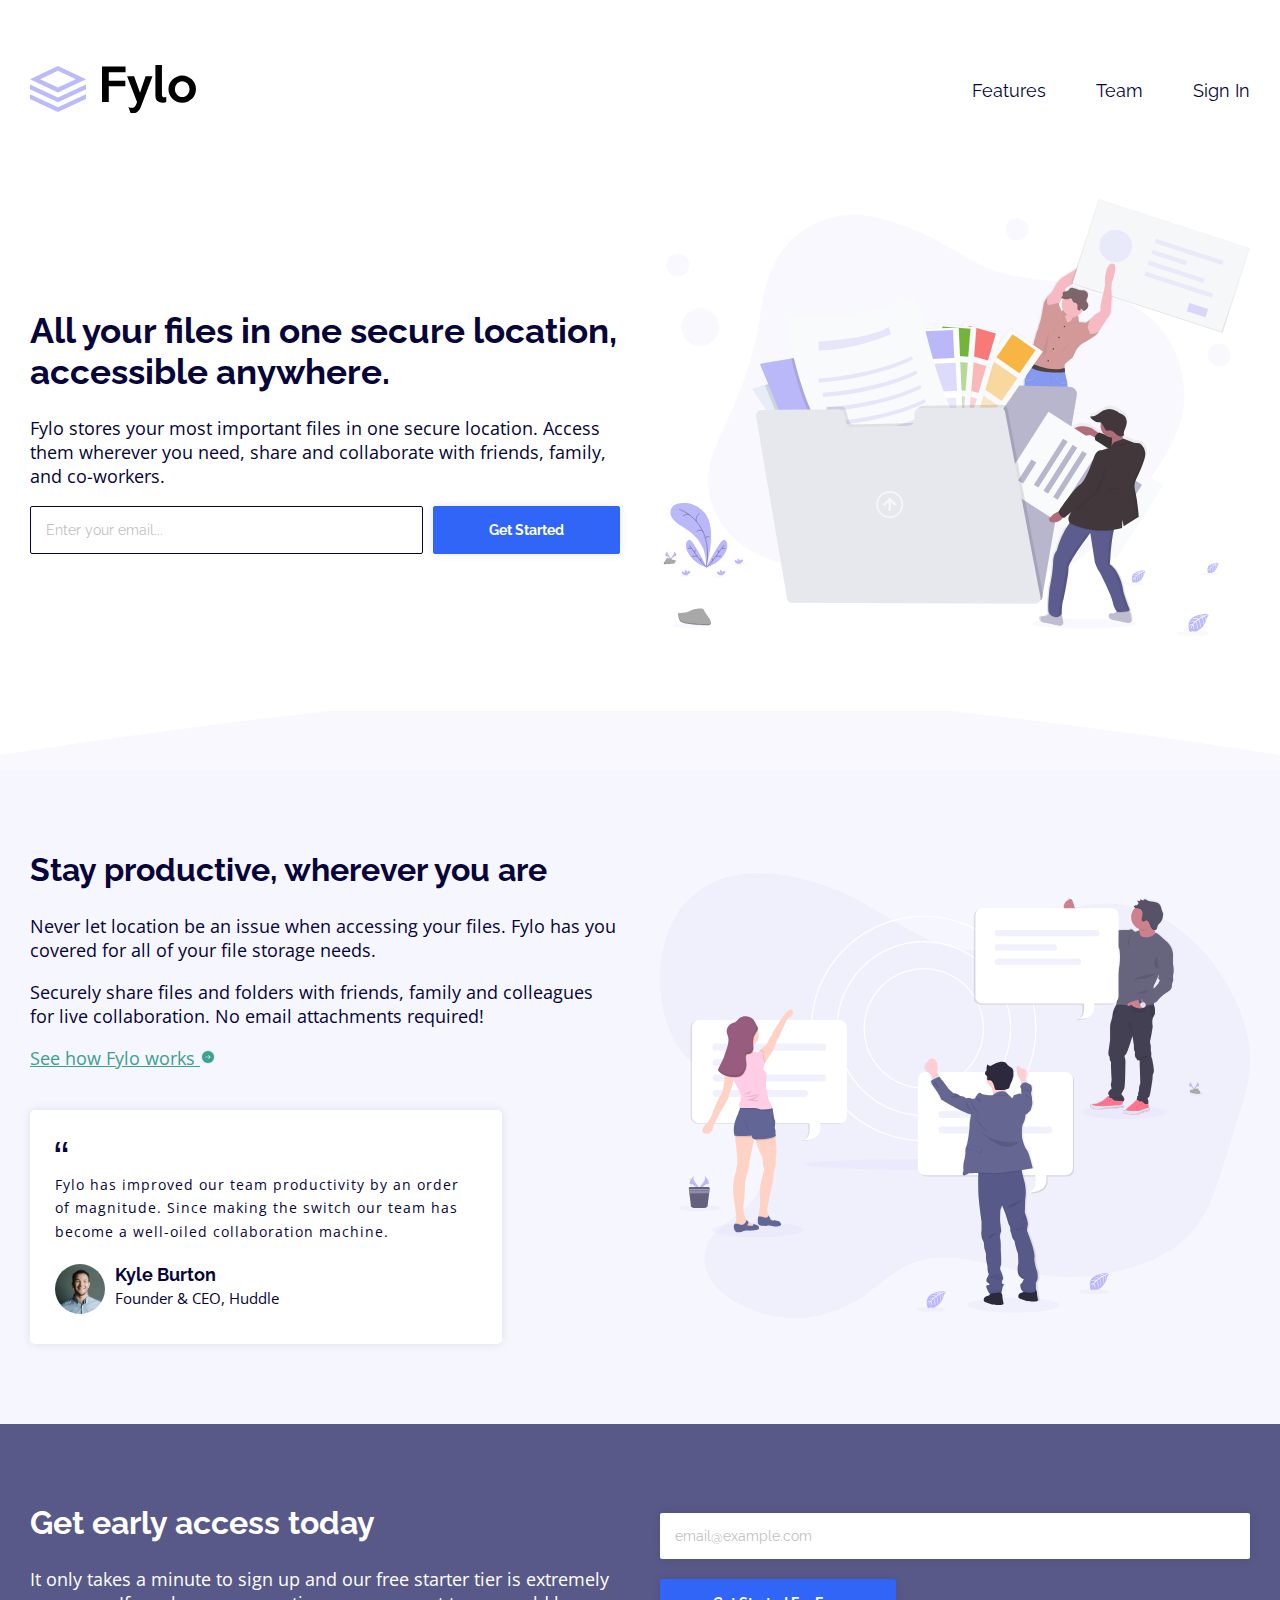
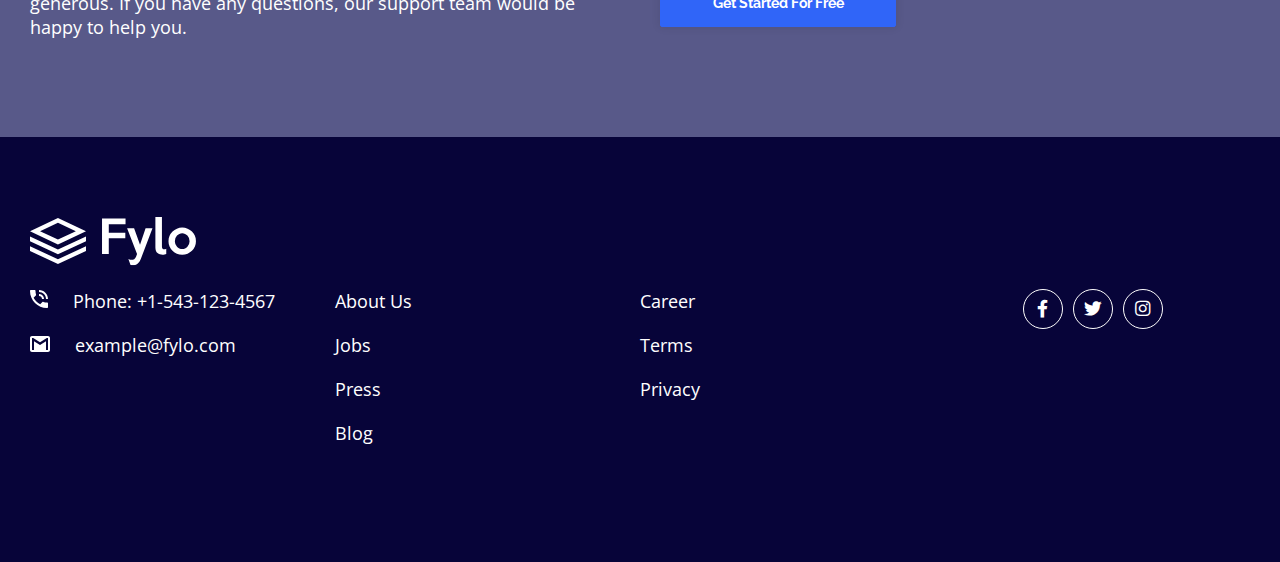
==== index.html @ b6897617 "-updated style" ====
<!DOCTYPE html>
<html lang="en">

<head>
  <meta charset="UTF-8">
  <meta name="viewport" content="width=device-width, initial-scale=1.0">
  <!-- displays site properly based on user's device -->

  <link rel="icon" type="image/png" sizes="32x32" href="./images/favicon-32x32.png">
  <link rel="preconnect" href="https://fonts.gstatic.com">
  <link href="https://fonts.googleapis.com/css2?family=Open+Sans&family=Raleway:wght@400;700&display=swap"
    rel="stylesheet">
    <link
			rel="stylesheet"
			href="https://cdnjs.cloudflare.com/ajax/libs/font-awesome/5.12.1/css/all.min.css"
		/>
  <link rel="stylesheet" href="style.css">


  <title>Frontend Mentor | Fylo landing page with two column layout</title>

</head>

<body>

  <header>
    <div class="container">
      <nav>
        <img src="./images/logo.svg" alt="Logo">
        <ul>
          <li><a href="#">Features</a></li>
          <li><a href="#">Team</a></li>
          <li><a href="#">Sign In</a></li>
        </ul>
      </nav>

      <div class="flex">
        <div>
          <h1>All your files in one secure location, accessible anywhere.</h1>
          <p>
            Fylo stores your most important files in one secure location.
            Access them wherever you need, share and collaborate with friends,
            family, and co-workers.
          </p>

          <form>
            <input type="text" placeholder="Enter your email...">
            <button>Get Started</button>
          </form>
        </div>
        <div>
          <img class="illustration"  src="./images/illustration-1.svg" alt="header-img">
        </div>

      </div>

    </div>
  </header>


  <section class="light-blueish">
    <div class="container">


      <div class="flex">
        <div>
          <h2>Stay productive, wherever you are</h2>
          <p>
            Never let location be an issue when accessing your files. Fylo has you
            covered for all of your file storage needs.
          </p>
          <p>
            Securely share files and folders with friends, family and colleagues for
            live collaboration. No email attachments required!
          </p>

          <a href="#">See how Fylo works
            <img src="./images/icon-arrow.svg" alt="icon arrow" />
          </a>

          <div class="testimonial-box">
            <img src="./images/icon-quotes.svg" alt="icon quotes" />
            <p>
              Fylo has improved our team productivity by an order of magnitude. Since
              making the switch our team has become a well-oiled collaboration machine.
            </p>
            <div class="user-info">
              <div>
                <img src="./images/avatar-testimonial.jpg" alt="user">
              </div>
              <div>
                <h4>
                  Kyle Burton
                </h4>
                <small>Founder & CEO, Huddle</small>
              </div>
            </div>

          </div>
        </div>

        <div>
          <img class="illustration" src="./images/illustration-2.svg" alt="section-img">
        </div>
      </div>


    </div>
  </section>


  <section class="blueish">
    <div class="container">
      <div class="flex">
        <div>
          <h2>Get early access today</h2>

          <p>
            It only takes a minute to sign up and our free starter tier is extremely generous.
            If you have any questions, our support team would be happy to help you.
          </p>

        </div>
        <div>
          <form>
            <input type="email" placeholder="email@example.com">
            <button>Get Started For Free</button>
          </form>
        </div>
      </div>
    </div>
  </section>



  <footer>
    <div class="container">
      <img src="./images/logo-white.svg" alt="logo" />

      <div class="flex align-start">
        <ul>
          <li><img class="contact" src="./images/icon-phone.svg" alt="phone"> Phone: +1-543-123-4567 </li>
          <li><img class="contact"  src="./images/icon-email.svg" alt="email"> example@fylo.com </li>
        </ul>
        <ul>
          <li> About Us </li>
          <li> Jobs </li>
          <li> Press </li>
          <li> Blog </li>
        </ul>

        <ul>
          <li> Career </li>
          <li> Terms </li>
          <li> Privacy </li>
        </ul>

        <ul class="social-media">
          <li>
            <a class="circle" href="#">
              <i class="fab fa-facebook-f"></i>
            </a>
          </li>
          <li>
            <a class="circle" href="#">
              <i class="fab fa-twitter"></i>
            </a>
          </li>
          <li>
            <a class="circle" href="#">
              <i class="fab fa-instagram"></i>
            </a>
          </li>
        </ul>
      </div>
    </div>
  </footer>

</body>

</html>
---- style.css ----
:root {
  /* Primary */
  --very-dark-blue: hsl(243, 87%, 12%);
  --desaturated-blue: hsl(238, 22%, 44%);

  /* Accent */
  --bright-blue: hsl(224, 93%, 58%);
  --moderate-cyan: hsl(170, 45%, 43%);

  /* Neutral */
  --light-grayish-blue: hsl(240, 75%, 98%);
  --light-gray: hsl(0, 0%, 75%);
}

* {
  box-sizing: border-box;
}

body {
  color: hsl(243, 87%, 12%);
  font-family: "Open Sans", sans-serif;
  font-size: 1.1em;
  margin: 0;
}

a {
  color: var(--moderate-cyan);
}

img {
  max-width: 100%;
}

h1,
h2,
h4 {
  font-family: "Raleway", sans-serif;
}

h2 {
  font-size: 1.8em;
  margin-top: 0;
}


.container {
  width: 1280px;
  max-width: 100%;
  margin: 0 auto;
  padding: 30px;
}

.flex {
  display: flex;
  align-items: center;
  flex-wrap: wrap;
}

.align-start {
  align-items: flex-start;
}

.flex > div,
.flex > ul {
  flex: 1;
}

.flex > div:first-child {
  margin-right: 20px;
}

.flex > div:last-child {
  margin-left: 20px;
}

/* Nav */

nav {
  display: flex;
  align-items: center;
  justify-content: space-between;
  margin: 30px 0 80px;
}

nav ul {
  display: flex;
  padding: 0;
  list-style-type: none;
}

nav ul li {
  margin-left: 50px;
}

nav ul a {
  color: hsl(243, 87%, 12%);
  font-family: "Raleway", sans-serif;
  text-decoration: none;
}

/* Form Section*/

form {
  display: flex;
}

input {
  border: 1px solid var(--very-dark-blue);
  border-radius: 2px;
  flex: 0.7;
  padding: 15px;
  font-family: "Raleway", sans-serif;
  font-size: 14px;
}

input::placeholder {
  color: var(--light-gray);
}

button {
  border: 1px solid var(--bright-blue);
  border-radius: 2px;
  box-shadow: 0 0 10px rgba(0, 0, 0, 0.1);
  background-color: var(--bright-blue);
  color: #fff;
  padding: 15px;
  flex: 0.3;
  margin-left: 10px;
  font-family: "Raleway", sans-serif;
  font-weight: 700;
  font-size: 14px;
}

.light-blueish {
  background-color: var(--light-grayish-blue);
  margin-top: 100px;
  position: relative;
  padding: 50px 0;
}

.light-blueish::before {
  content: "";
  background-image: url("./images/bg-curve-desktop.svg");
  background-size: cover;
  background-position: center center;
  position: absolute;
  top: -60px;
  left: 0;
  height: 60px;
  width: 100%;
}

/* Testimonial */

.testimonial-box {
  background-color: #fff;
  box-shadow: 0 0 10px rgba(0, 0, 0, 0.1);
  border-radius: 5px;
  padding: 25px;
  margin-top: 40px;
  width: 80%;
}

.testimonial-box p {
  font-size: 14px;
  letter-spacing: 1px;
  line-height: 1.7;
}

.user-info {
  display: flex;
  margin-top: 20px;
}

.user-info img {
  border-radius: 50%;
  height: 50px;
  width: 50px;
  margin-right: 10px;
}

.user-info h4 {
  margin: 0;
  font-weight: 700;
}

.blueish {
  background-color: var(--desaturated-blue);
  color: #fff;
  padding: 50px 0;
}

.blueish form {
  flex-direction: column;
}

.blueish form input {
  flex: 1;
  box-shadow: 0 0 10px rgba(0, 0, 0, 0.1);
  border: none;
}

.blueish form button {
  margin: 20px 0;
  width: 40%;
}

/* Footer */
footer {
  background-color: hsl(243, 87%, 12%);
  color: #fff;
  padding: 50px 0;
}

footer ul {
  list-style-type: none;
  padding: 0;
}

footer ul li {
  margin-bottom: 20px;
}

.contact {
  margin-right: 20px;
}

footer .social-media {
  display: flex;
  align-items: center;
  justify-content: center;
}

footer .circle {
  border: 1px solid #fff;
  border-radius: 50%;
  color: #fff;
  display: inline-flex;
  align-items: center;
  justify-content: center;
  margin-right: 10px;
  height: 40px;
  width: 40px;
  text-decoration: none;
}

footer p {
  text-align: right;
}

/* Media Queries */

@media screen and (max-width: 768px) {
 

  nav {
    flex-direction: column;
    margin: 10px 0;
  }

  nav ul li {
		margin: 10px 20px;
	}

  .flex {
    flex-direction: column;
  }

  .illustration {
		margin-top: 30px;
	}

  .light-blueish::before {
    background-image: url("./images/bg-curve-mobile.svg");
    height: 80px;
  }

  .testimonial-box {
    width: 100%;
  }

  .flex > div {
    width: 100%;
  }

  .flex > div:first-child {
    margin-right: 0;
  }

  .flex > div:last-child {
    margin-left: 0;
  }

  .blueish form input {
    flex: 1;
  }

  .blueish form button {
    margin: 20px 0;
    width: 100%;
  }

  footer ul {
    padding: 0;
    width: 100%;
  }
}
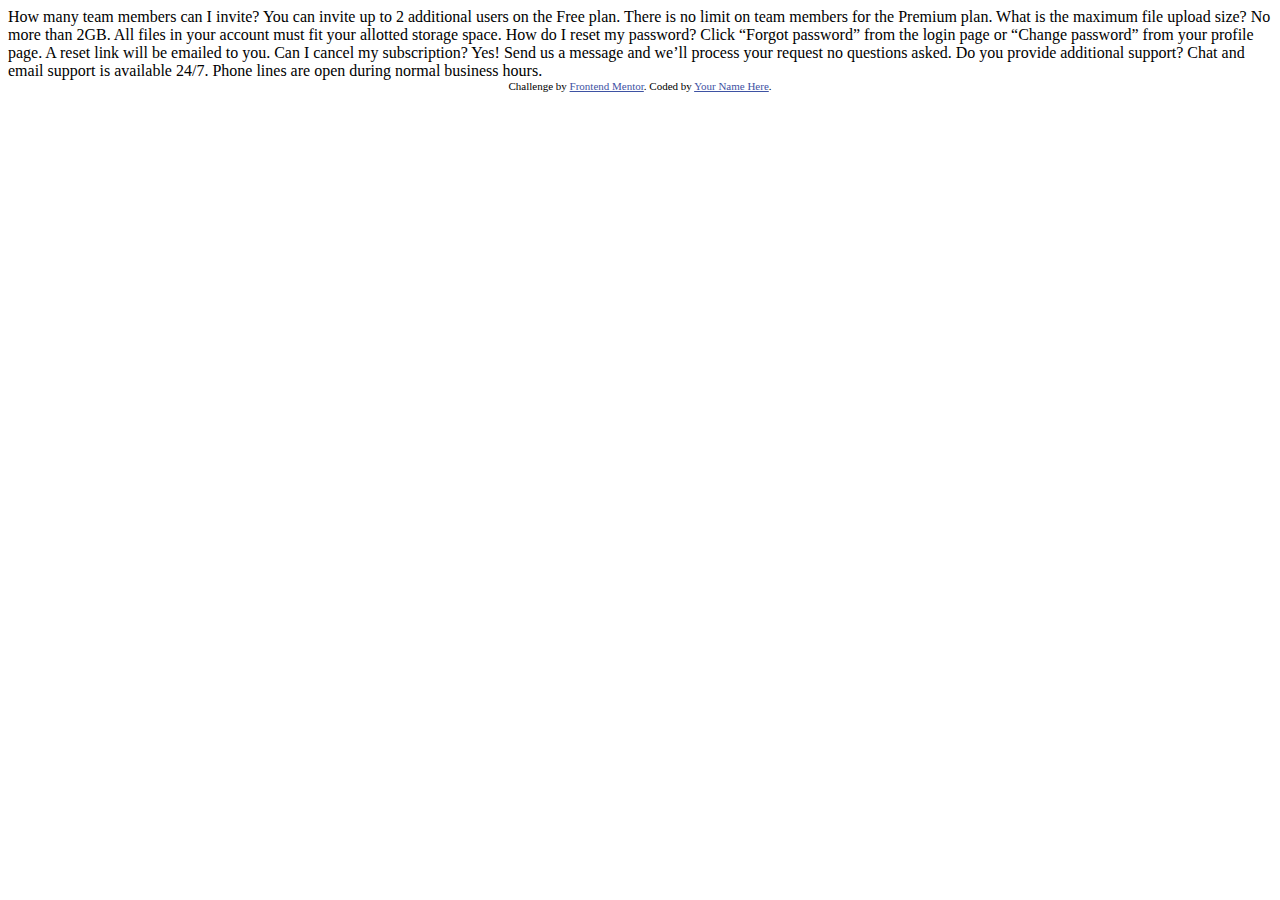
==== commit 8362d61f: "Initial commit" ====
--- a/index.html
+++ b/index.html
@@ -1,181 +1,40 @@
 <!DOCTYPE html>
 <html lang="en">
-
 <head>
   <meta charset="UTF-8">
-  <meta name="viewport" content="width=device-width, initial-scale=1.0">
-  <!-- displays site properly based on user's device -->
+  <meta name="viewport" content="width=device-width, initial-scale=1.0"> <!-- displays site properly based on user's device -->
 
   <link rel="icon" type="image/png" sizes="32x32" href="./images/favicon-32x32.png">
-  <link rel="preconnect" href="https://fonts.gstatic.com">
-  <link href="https://fonts.googleapis.com/css2?family=Open+Sans&family=Raleway:wght@400;700&display=swap"
-    rel="stylesheet">
-    <link
-			rel="stylesheet"
-			href="https://cdnjs.cloudflare.com/ajax/libs/font-awesome/5.12.1/css/all.min.css"
-		/>
-  <link rel="stylesheet" href="style.css">
+  
+  <title>Frontend Mentor | FAQ Accordion Card</title>
 
+  <!-- Feel free to remove these styles or customise in your own stylesheet 👍 -->
+  <style>
+    .attribution { font-size: 11px; text-align: center; }
+    .attribution a { color: hsl(228, 45%, 44%); }
+  </style>
+</head>
+<body>
+  How many team members can I invite?
+  You can invite up to 2 additional users on the Free plan. There is no limit on 
+  team members for the Premium plan.
 
-  <title>Frontend Mentor | Fylo landing page with two column layout</title>
+  What is the maximum file upload size?
+  No more than 2GB. All files in your account must fit your allotted storage space.
 
-</head>
+  How do I reset my password?
+  Click “Forgot password” from the login page or “Change password” from your profile page.
+  A reset link will be emailed to you.
 
-<body>
+  Can I cancel my subscription?
+  Yes! Send us a message and we’ll process your request no questions asked.
 
-  <header>
-    <div class="container">
-      <nav>
-        <img src="./images/logo.svg" alt="Logo">
-        <ul>
-          <li><a href="#">Features</a></li>
-          <li><a href="#">Team</a></li>
-          <li><a href="#">Sign In</a></li>
-        </ul>
-      </nav>
+  Do you provide additional support?
+  Chat and email support is available 24/7. Phone lines are open during normal business hours.
 
-      <div class="flex">
-        <div>
-          <h1>All your files in one secure location, accessible anywhere.</h1>
-          <p>
-            Fylo stores your most important files in one secure location.
-            Access them wherever you need, share and collaborate with friends,
-            family, and co-workers.
-          </p>
-
-          <form>
-            <input type="text" placeholder="Enter your email...">
-            <button>Get Started</button>
-          </form>
-        </div>
-        <div>
-          <img class="illustration"  src="./images/illustration-1.svg" alt="header-img">
-        </div>
-
-      </div>
-
-    </div>
-  </header>
-
-
-  <section class="light-blueish">
-    <div class="container">
-
-
-      <div class="flex">
-        <div>
-          <h2>Stay productive, wherever you are</h2>
-          <p>
-            Never let location be an issue when accessing your files. Fylo has you
-            covered for all of your file storage needs.
-          </p>
-          <p>
-            Securely share files and folders with friends, family and colleagues for
-            live collaboration. No email attachments required!
-          </p>
-
-          <a href="#">See how Fylo works
-            <img src="./images/icon-arrow.svg" alt="icon arrow" />
-          </a>
-
-          <div class="testimonial-box">
-            <img src="./images/icon-quotes.svg" alt="icon quotes" />
-            <p>
-              Fylo has improved our team productivity by an order of magnitude. Since
-              making the switch our team has become a well-oiled collaboration machine.
-            </p>
-            <div class="user-info">
-              <div>
-                <img src="./images/avatar-testimonial.jpg" alt="user">
-              </div>
-              <div>
-                <h4>
-                  Kyle Burton
-                </h4>
-                <small>Founder & CEO, Huddle</small>
-              </div>
-            </div>
-
-          </div>
-        </div>
-
-        <div>
-          <img class="illustration" src="./images/illustration-2.svg" alt="section-img">
-        </div>
-      </div>
-
-
-    </div>
-  </section>
-
-
-  <section class="blueish">
-    <div class="container">
-      <div class="flex">
-        <div>
-          <h2>Get early access today</h2>
-
-          <p>
-            It only takes a minute to sign up and our free starter tier is extremely generous.
-            If you have any questions, our support team would be happy to help you.
-          </p>
-
-        </div>
-        <div>
-          <form>
-            <input type="email" placeholder="email@example.com">
-            <button>Get Started For Free</button>
-          </form>
-        </div>
-      </div>
-    </div>
-  </section>
-
-
-
-  <footer>
-    <div class="container">
-      <img src="./images/logo-white.svg" alt="logo" />
-
-      <div class="flex align-start">
-        <ul>
-          <li><img class="contact" src="./images/icon-phone.svg" alt="phone"> Phone: +1-543-123-4567 </li>
-          <li><img class="contact"  src="./images/icon-email.svg" alt="email"> example@fylo.com </li>
-        </ul>
-        <ul>
-          <li> About Us </li>
-          <li> Jobs </li>
-          <li> Press </li>
-          <li> Blog </li>
-        </ul>
-
-        <ul>
-          <li> Career </li>
-          <li> Terms </li>
-          <li> Privacy </li>
-        </ul>
-
-        <ul class="social-media">
-          <li>
-            <a class="circle" href="#">
-              <i class="fab fa-facebook-f"></i>
-            </a>
-          </li>
-          <li>
-            <a class="circle" href="#">
-              <i class="fab fa-twitter"></i>
-            </a>
-          </li>
-          <li>
-            <a class="circle" href="#">
-              <i class="fab fa-instagram"></i>
-            </a>
-          </li>
-        </ul>
-      </div>
-    </div>
-  </footer>
-
+  <div class="attribution">
+    Challenge by <a href="https://www.frontendmentor.io?ref=challenge" target="_blank">Frontend Mentor</a>. 
+    Coded by <a href="#">Your Name Here</a>.
+  </div>
 </body>
-
 </html>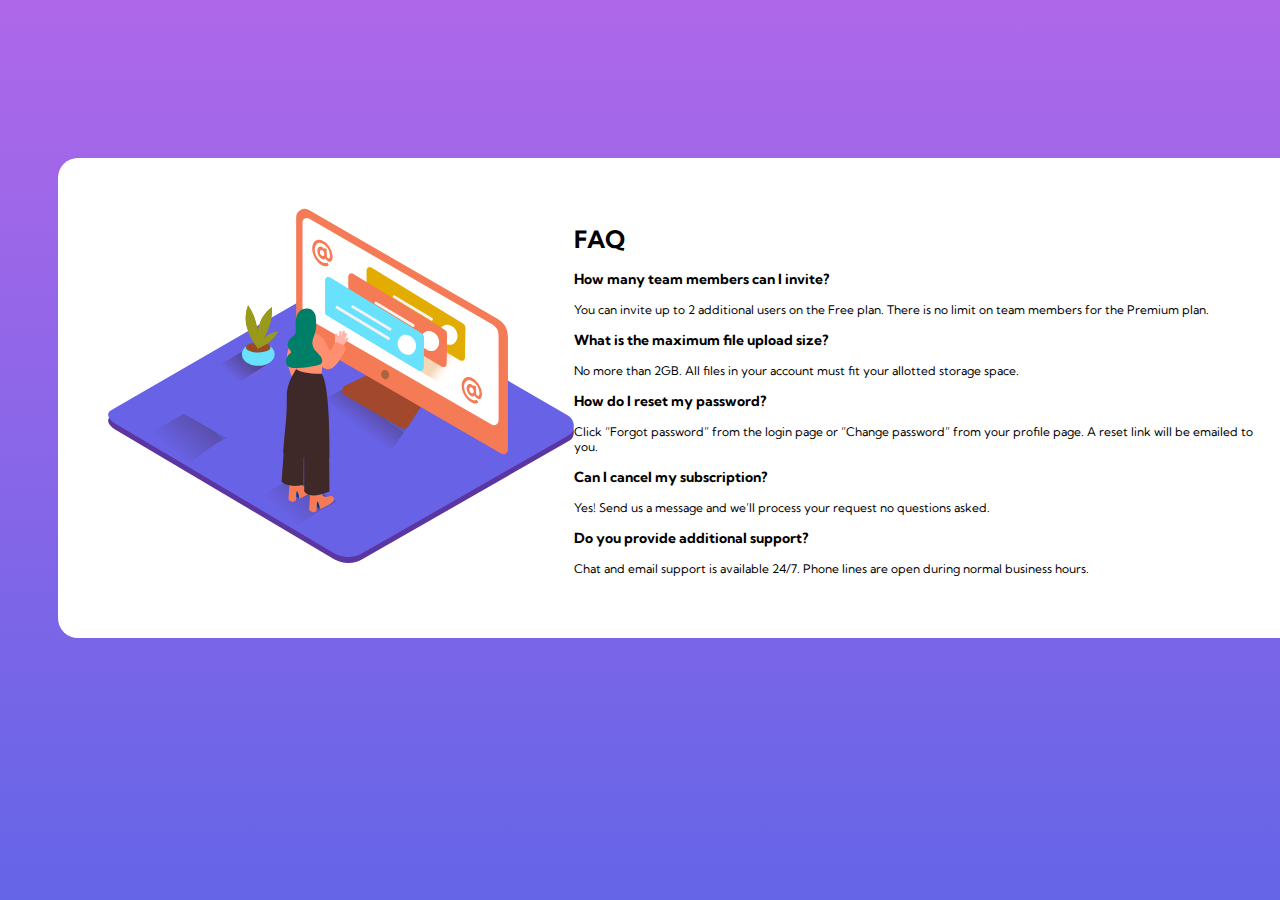
==== commit 6cc053a2: "-updated style" ====
--- a/index.html
+++ b/index.html
@@ -1,40 +1,53 @@
 <!DOCTYPE html>
 <html lang="en">
+
 <head>
   <meta charset="UTF-8">
-  <meta name="viewport" content="width=device-width, initial-scale=1.0"> <!-- displays site properly based on user's device -->
+  <meta name="viewport" content="width=device-width, initial-scale=1.0">
+  <!-- displays site properly based on user's device -->
 
   <link rel="icon" type="image/png" sizes="32x32" href="./images/favicon-32x32.png">
-  
+  <link rel="stylesheet" href="style.css">
+
   <title>Frontend Mentor | FAQ Accordion Card</title>
 
   <!-- Feel free to remove these styles or customise in your own stylesheet 👍 -->
-  <style>
-    .attribution { font-size: 11px; text-align: center; }
-    .attribution a { color: hsl(228, 45%, 44%); }
-  </style>
+
 </head>
+
 <body>
-  How many team members can I invite?
-  You can invite up to 2 additional users on the Free plan. There is no limit on 
-  team members for the Premium plan.
+  <div class="container">
+    <div class="wrapper">
+      <div class="illustration">
+        <img src="./images/illustration-woman-online-desktop.svg" alt="illustration">
+      </div>
+      <div class="faq">
+        <h1>FAQ</h1>
+        <h3>How many team members can I invite?</h3>
+        <p>
+          You can invite up to 2 additional users on the Free plan. There is no limit on
+          team members for the Premium plan.
+        </p>
 
-  What is the maximum file upload size?
-  No more than 2GB. All files in your account must fit your allotted storage space.
+        <h3>What is the maximum file upload size?</h3>
+        <p>No more than 2GB. All files in your account must fit your allotted storage space.</p>
 
-  How do I reset my password?
-  Click “Forgot password” from the login page or “Change password” from your profile page.
-  A reset link will be emailed to you.
+        <h3>How do I reset my password?</h3>
+        <p>
+          Click “Forgot password” from the login page or “Change password” from your profile page.
+          A reset link will be emailed to you.
+        </p>
 
-  Can I cancel my subscription?
-  Yes! Send us a message and we’ll process your request no questions asked.
+        <h3>Can I cancel my subscription?</h3>
+        <p>Yes! Send us a message and we’ll process your request no questions asked.</p>
 
-  Do you provide additional support?
-  Chat and email support is available 24/7. Phone lines are open during normal business hours.
+        <h3>Do you provide additional support?</h3>
+        <p>Chat and email support is available 24/7. Phone lines are open during normal business hours.</p>
+      </div>
 
-  <div class="attribution">
-    Challenge by <a href="https://www.frontendmentor.io?ref=challenge" target="_blank">Frontend Mentor</a>. 
-    Coded by <a href="#">Your Name Here</a>.
+    </div>
   </div>
+
 </body>
+
 </html>--- a/style.css
+++ b/style.css
@@ -0,0 +1,38 @@
+@import url("https://fonts.googleapis.com/css2?family=Kumbh+Sans:wght@400;700&display=swap");
+
+:root {
+  --soft-violet: hsl(273, 75%, 66%);
+  --soft-blue: hsl(240, 73%, 65%);
+}
+
+body {
+  font-family: "Kumbh Sans", sans-serif;
+  font-size: 12px;
+  background: linear-gradient(var(--soft-violet), var(--soft-blue)) fixed;
+}
+
+img {
+  max-width: 100%;
+}
+
+.container {
+  width: 1440px;
+  max-width: 100%;
+  margin: 0 auto;
+  padding: 50px;
+}
+
+.wrapper {
+  background-color: #fff;
+  border-radius: 20px;
+  padding: 50px;
+  display: flex;
+  justify-content: space-between;
+  margin-top: 100px;
+}
+
+@media screen and (max-width: 768px) {
+  .wrapper {
+    flex-direction: column;
+  }
+}
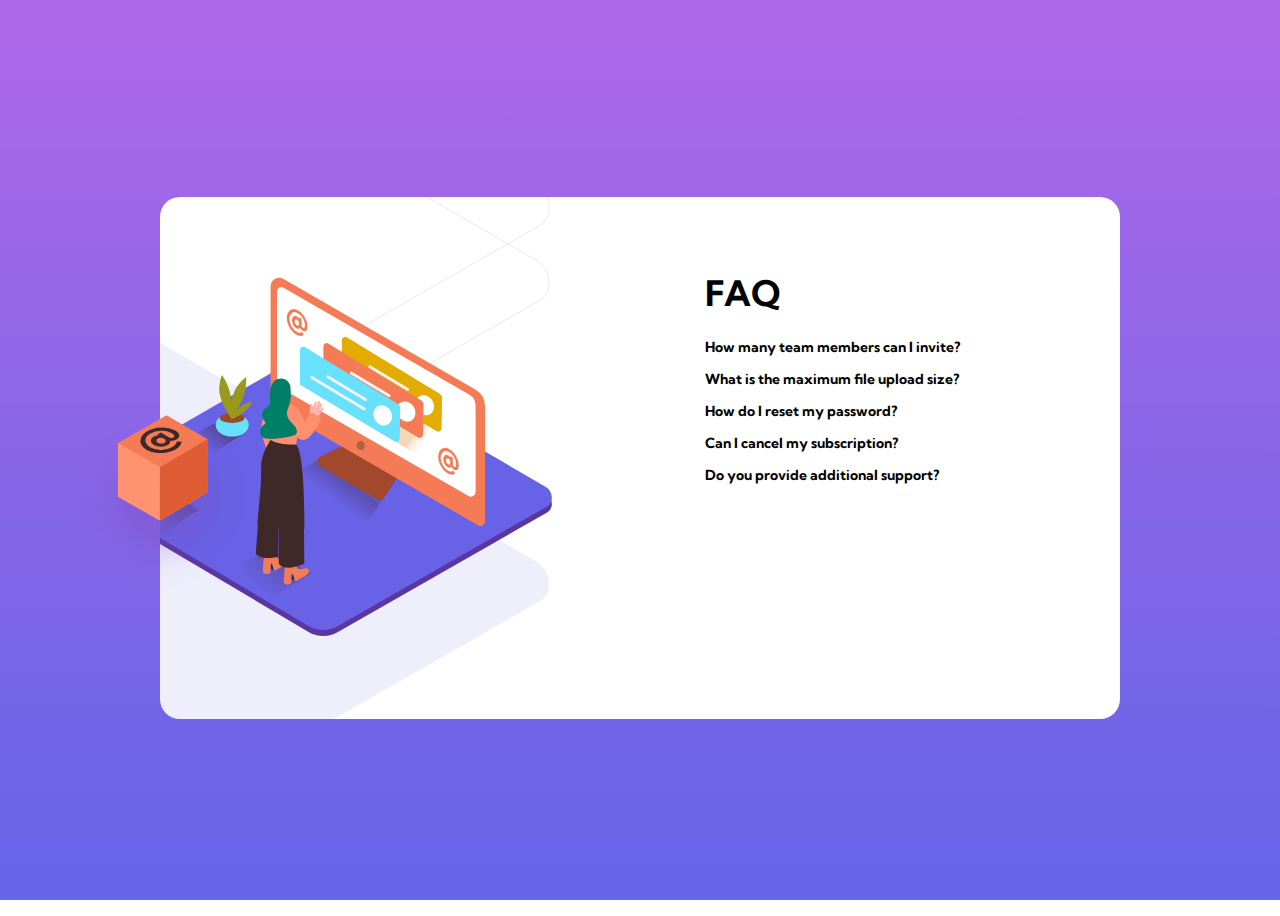
==== commit ce9aa85c: "-updated style" ====
--- a/index.html
+++ b/index.html
@@ -18,31 +18,40 @@
 <body>
   <div class="container">
     <div class="wrapper">
-      <div class="illustration">
-        <img src="./images/illustration-woman-online-desktop.svg" alt="illustration">
+
+      <div class="item-1">
+        <div class="illustration">
+          <img class="desktop-illustration" src="./images/illustration-woman-online-desktop.svg" alt="illustration">
+          <img class="mobile-illustration" src="./images/illustration-woman-online-mobile.svg" alt="illustration">
+        </div>
+        <img class="box" src="./images/illustration-box-desktop.svg" alt="box illustration">
       </div>
+
       <div class="faq">
         <h1>FAQ</h1>
         <h3>How many team members can I invite?</h3>
-        <p>
+
+        <div class="hidden">
           You can invite up to 2 additional users on the Free plan. There is no limit on
           team members for the Premium plan.
-        </p>
+        </div>
+
 
         <h3>What is the maximum file upload size?</h3>
-        <p>No more than 2GB. All files in your account must fit your allotted storage space.</p>
+        <div class="hidden">No more than 2GB. All files in your account must fit your allotted storage space.</div>
 
         <h3>How do I reset my password?</h3>
-        <p>
+        <div class="hidden">
           Click “Forgot password” from the login page or “Change password” from your profile page.
           A reset link will be emailed to you.
-        </p>
+        </div>
 
         <h3>Can I cancel my subscription?</h3>
-        <p>Yes! Send us a message and we’ll process your request no questions asked.</p>
+        <div class="hidden">Yes! Send us a message and we’ll process your request no questions asked.</div>
 
         <h3>Do you provide additional support?</h3>
-        <p>Chat and email support is available 24/7. Phone lines are open during normal business hours.</p>
+        <div class="hidden">Chat and email support is available 24/7. Phone lines are open during normal business hours.
+        </div>
       </div>
 
     </div>
--- a/style.css
+++ b/style.css
@@ -9,6 +9,13 @@
   font-family: "Kumbh Sans", sans-serif;
   font-size: 12px;
   background: linear-gradient(var(--soft-violet), var(--soft-blue)) fixed;
+  height: 100vh;
+  display: flex;
+  align-items: center;
+  justify-content: center;
+}
+h1{
+    font-size: 2.2rem;
 }
 
 img {
@@ -16,23 +23,82 @@
 }
 
 .container {
-  width: 1440px;
+  width: 960px;
   max-width: 100%;
   margin: 0 auto;
   padding: 50px;
 }
 
 .wrapper {
-  background-color: #fff;
   border-radius: 20px;
-  padding: 50px;
   display: flex;
   justify-content: space-between;
-  margin-top: 100px;
+  background: url(./images/bg-pattern-desktop.svg) -36rem -18rem no-repeat
+    rgb(255, 255, 255);
+}
+.item-1 {
+  position: relative;
 }
 
-@media screen and (max-width: 768px) {
+.illustration {
+  overflow: hidden;
+}
+
+.box {
+  position: absolute;
+  top: 13.5rem;
+  left: -5.8rem;
+}
+
+.desktop-illustration {
+  position: relative;
+  left: -5rem;
+  padding: 5rem 0;
+}
+.mobile-illustration {
+  display: none;
+}
+
+.faq {
+  margin-top: 50px;
+  padding-right: 10rem;
+}
+
+.hidden {
+  display: none;
+}
+
+
+
+@media screen and (max-width: 1070px) {
   .wrapper {
     flex-direction: column;
+    justify-content: center;
+    align-items: center;
+    background: url("./images/bg-pattern-mobile.svg") no-repeat rgb(255, 255, 255);
+    background-position: top;
+  }
+
+  .desktop-illustration,
+  .box {
+    display: none;
+  }
+  .illustration {
+    overflow: visible;
+    position: relative;
+    top: -6.8rem;
+  }
+
+  .mobile-illustration {
+    display: inline;
+    position: relative;
+    right: 1rem;
+  }
+
+  .faq {
+      margin: 0;
+      padding: 0;
+      position: relative;
+      bottom: 7rem;
   }
 }
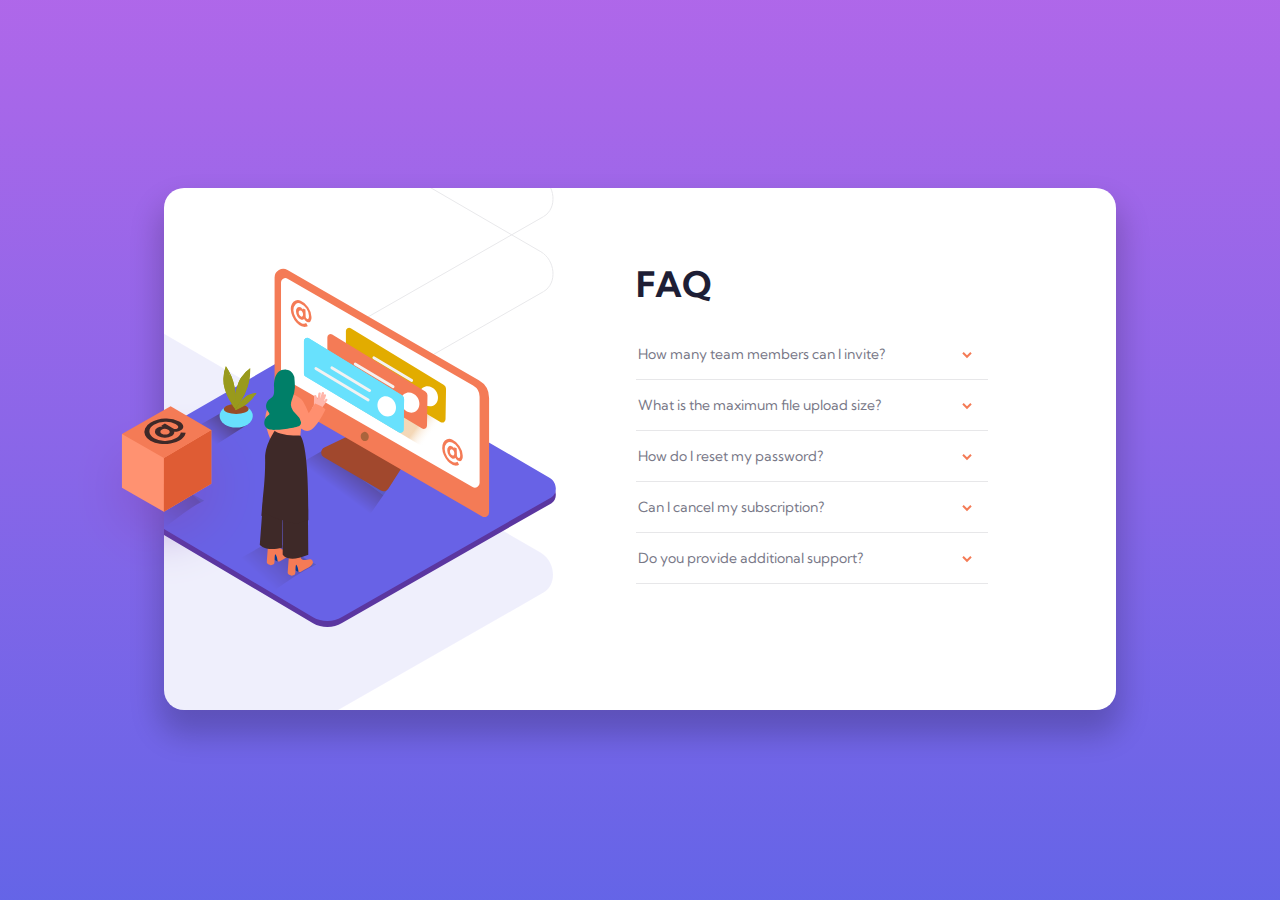
==== commit 888e794f: "-Updated style" ====
--- a/index.html
+++ b/index.html
@@ -10,8 +10,6 @@
   <link rel="stylesheet" href="style.css">
 
   <title>Frontend Mentor | FAQ Accordion Card</title>
-
-  <!-- Feel free to remove these styles or customise in your own stylesheet 👍 -->
 
 </head>
 
@@ -29,34 +27,44 @@
 
       <div class="faq">
         <h1>FAQ</h1>
-        <h3>How many team members can I invite?</h3>
 
-        <div class="hidden">
-          You can invite up to 2 additional users on the Free plan. There is no limit on
-          team members for the Premium plan.
+        <button class="accordian">How many team members can I invite?</button>
+        <div class="answer hidden">
+          <p>You can invite up to 2 additional users on the Free plan. There is no limit on
+            team members for the Premium plan.</p>
         </div>
 
 
-        <h3>What is the maximum file upload size?</h3>
-        <div class="hidden">No more than 2GB. All files in your account must fit your allotted storage space.</div>
-
-        <h3>How do I reset my password?</h3>
-        <div class="hidden">
-          Click “Forgot password” from the login page or “Change password” from your profile page.
-          A reset link will be emailed to you.
+        <button class="accordian">What is the maximum file upload size?</button>
+        <div class="answer hidden">
+          <p>No more than 2GB. All files in your account must fit your allotted storage space.</p>
         </div>
 
-        <h3>Can I cancel my subscription?</h3>
-        <div class="hidden">Yes! Send us a message and we’ll process your request no questions asked.</div>
+        <button class="accordian">How do I reset my password?</button>
+        <div class="answer hidden">
+          <p>
+            Click “Forgot password” from the login page or “Change password” from your profile page.
+            A reset link will be emailed to you.
+          </p>
+        </div>
 
-        <h3>Do you provide additional support?</h3>
-        <div class="hidden">Chat and email support is available 24/7. Phone lines are open during normal business hours.
+        <button class="accordian">Can I cancel my subscription?</button>
+        <div class="answer hidden">
+          <p>Yes! Send us a message and we’ll process your request no questions asked.</p>
+        </div>
+
+        <button class="accordian">Do you provide additional support?</button>
+        <div class="answer hidden">
+          <p>Chat and email support is available 24/7. Phone lines are open during normal business hours.</p>
         </div>
       </div>
 
     </div>
   </div>
 
+  
+  <script src="script.js" charset="utf-8"></script>
+
 </body>
 
 </html>--- a/style.css
+++ b/style.css
@@ -3,19 +3,29 @@
 :root {
   --soft-violet: hsl(273, 75%, 66%);
   --soft-blue: hsl(240, 73%, 65%);
+
+  --soft-red: hsl(14, 88%, 65%);
+
+  --light-grayish-blue: hsl(240, 5%, 91%);
+  --dark-grayish-blue: hsl(240, 6%, 50%);
+
+  --very-dark-desaturated-blue: hsl(238, 29%, 16%);
 }
 
 body {
   font-family: "Kumbh Sans", sans-serif;
   font-size: 12px;
   background: linear-gradient(var(--soft-violet), var(--soft-blue)) fixed;
-  height: 100vh;
   display: flex;
   align-items: center;
-  justify-content: center;
 }
-h1{
-    font-size: 2.2rem;
+h1 {
+  font-size: 2.2rem;
+  color: var(--very-dark-desaturated-blue);
+}
+p {
+  color: var(--dark-grayish-blue);
+  margin: 0 0.1rem 1rem;
 }
 
 img {
@@ -23,18 +33,17 @@
 }
 
 .container {
-  width: 960px;
   max-width: 100%;
-  margin: 0 auto;
-  padding: 50px;
+  margin: 10rem auto;
+  padding: 20px;
 }
 
 .wrapper {
   border-radius: 20px;
   display: flex;
-  justify-content: space-between;
   background: url(./images/bg-pattern-desktop.svg) -36rem -18rem no-repeat
     rgb(255, 255, 255);
+  box-shadow: 0 20px 30px 5px rgba(0, 0, 0, 0.2);
 }
 .item-1 {
   position: relative;
@@ -61,21 +70,59 @@
 
 .faq {
   margin-top: 50px;
-  padding-right: 10rem;
+  padding-right: 8rem;
+}
+
+.accordian {
+  display: block;
+  width: 22rem;
+  padding: 1rem 1rem 1rem 0.1rem;
+  background-color: #fff;
+  border: none;
+  border-bottom: 1px solid var(--light-grayish-blue);
+  outline: none;
+  text-align: left;
+  color: var(--dark-grayish-blue);
+  font-family: "Kumbh Sans", sans-serif;
+  font-size: 14px;
+}
+
+.accordian::after {
+  content: url("./images/icon-arrow-down.svg");
+  float: right;
+}
+
+.accordian:hover {
+  color: var(--soft-red);
+  cursor: pointer;
+}
+
+.active {
+  border: none;
+  font-weight: 700;
+  color: var(--very-dark-desaturated-blue);
+}
+
+.active::after {
+  content: url("./images/icon-arrow-up.svg");
 }
 
 .hidden {
   display: none;
 }
 
-
+.answer {
+  width: 22rem;
+  line-height: 1.5;
+  border-bottom: 1px solid var(--light-grayish-blue);
+}
 
 @media screen and (max-width: 1070px) {
   .wrapper {
     flex-direction: column;
-    justify-content: center;
     align-items: center;
-    background: url("./images/bg-pattern-mobile.svg") no-repeat rgb(255, 255, 255);
+    background: url("./images/bg-pattern-mobile.svg") no-repeat
+      rgb(255, 255, 255);
     background-position: top;
   }
 
@@ -83,10 +130,15 @@
   .box {
     display: none;
   }
+
+  h1 {
+    text-align: center;
+  }
+
   .illustration {
-    overflow: visible;
+    display: inline-block;
     position: relative;
-    top: -6.8rem;
+    bottom: 6.8rem;
   }
 
   .mobile-illustration {
@@ -96,9 +148,19 @@
   }
 
   .faq {
-      margin: 0;
-      padding: 0;
-      position: relative;
-      bottom: 7rem;
+    margin: 0;
+    padding: 0 50px;
+    position: relative;
+    bottom: 6rem;
+    z-index: 1;
+    width: 90%;
+  }
+  .accordian {
+    width: 100%;
+    padding: 1rem 0 1rem 0.1rem;
+  }
+
+  .answer {
+    width: 100%;
   }
 }
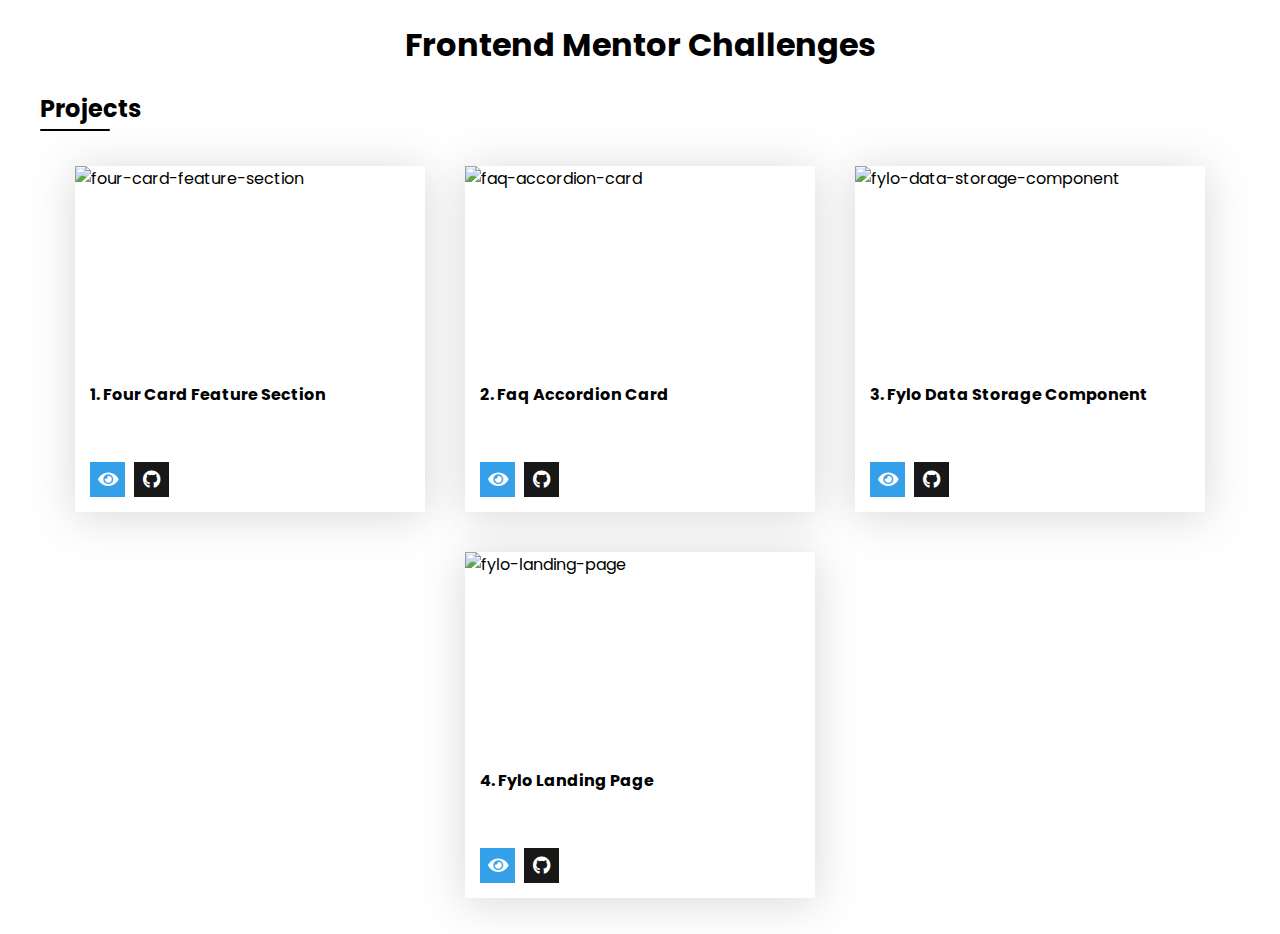
==== commit dfc01f6b: "Updated index.html" ====
--- a/index.html
+++ b/index.html
@@ -2,69 +2,28 @@
 <html lang="en">
 
 <head>
-  <meta charset="UTF-8">
-  <meta name="viewport" content="width=device-width, initial-scale=1.0">
-  <!-- displays site properly based on user's device -->
-
-  <link rel="icon" type="image/png" sizes="32x32" href="./images/favicon-32x32.png">
-  <link rel="stylesheet" href="style.css">
-
-  <title>Frontend Mentor | FAQ Accordion Card</title>
-
+    <meta charset="utf-8">
+    <meta http-equiv="X-UA-Compatible" content="IE=edge">
+    <title>Frontend Mentor Projects</title>
+    <meta name="description" content="">
+    <meta name="viewport" content="width=device-width, initial-scale=1">
+    <link rel="stylesheet" href="https://cdnjs.cloudflare.com/ajax/libs/font-awesome/5.12.1/css/all.min.css" />
+    <link rel="stylesheet" href="./style.css">
 </head>
 
 <body>
-  <div class="container">
-    <div class="wrapper">
+    <header>
+        <h1>Frontend Mentor Challenges</h1>
+    </header>
+    <main>
+        <div class="container">
 
-      <div class="item-1">
-        <div class="illustration">
-          <img class="desktop-illustration" src="./images/illustration-woman-online-desktop.svg" alt="illustration">
-          <img class="mobile-illustration" src="./images/illustration-woman-online-mobile.svg" alt="illustration">
+            <h2>Projects</h2>
+            <ul id="list"></ul>
         </div>
-        <img class="box" src="./images/illustration-box-desktop.svg" alt="box illustration">
-      </div>
+    </main>
 
-      <div class="faq">
-        <h1>FAQ</h1>
-
-        <button class="accordian">How many team members can I invite?</button>
-        <div class="answer hidden">
-          <p>You can invite up to 2 additional users on the Free plan. There is no limit on
-            team members for the Premium plan.</p>
-        </div>
-
-
-        <button class="accordian">What is the maximum file upload size?</button>
-        <div class="answer hidden">
-          <p>No more than 2GB. All files in your account must fit your allotted storage space.</p>
-        </div>
-
-        <button class="accordian">How do I reset my password?</button>
-        <div class="answer hidden">
-          <p>
-            Click “Forgot password” from the login page or “Change password” from your profile page.
-            A reset link will be emailed to you.
-          </p>
-        </div>
-
-        <button class="accordian">Can I cancel my subscription?</button>
-        <div class="answer hidden">
-          <p>Yes! Send us a message and we’ll process your request no questions asked.</p>
-        </div>
-
-        <button class="accordian">Do you provide additional support?</button>
-        <div class="answer hidden">
-          <p>Chat and email support is available 24/7. Phone lines are open during normal business hours.</p>
-        </div>
-      </div>
-
-    </div>
-  </div>
-
-  
-  <script src="script.js" charset="utf-8"></script>
-
+    <script src="./script.js" async defer></script>
 </body>
 
 </html>--- a/style.css
+++ b/style.css
@@ -1,166 +1,96 @@
-@import url("https://fonts.googleapis.com/css2?family=Kumbh+Sans:wght@400;700&display=swap");
+@import url("https://fonts.googleapis.com/css?family=Poppins:300,500&display=swap");
 
-:root {
-  --soft-violet: hsl(273, 75%, 66%);
-  --soft-blue: hsl(240, 73%, 65%);
-
-  --soft-red: hsl(14, 88%, 65%);
-
-  --light-grayish-blue: hsl(240, 5%, 91%);
-  --dark-grayish-blue: hsl(240, 6%, 50%);
-
-  --very-dark-desaturated-blue: hsl(238, 29%, 16%);
+* {
+  box-sizing: border-box;
 }
 
 body {
-  font-family: "Kumbh Sans", sans-serif;
-  font-size: 12px;
-  background: linear-gradient(var(--soft-violet), var(--soft-blue)) fixed;
-  display: flex;
-  align-items: center;
-}
-h1 {
-  font-size: 2.2rem;
-  color: var(--very-dark-desaturated-blue);
-}
-p {
-  color: var(--dark-grayish-blue);
-  margin: 0 0.1rem 1rem;
-}
-
-img {
-  max-width: 100%;
+  background: #fefefe;
+  font-family: "Poppins", sans-serif;
 }
 
 .container {
+  width: 1200px;
   max-width: 100%;
-  margin: 10rem auto;
-  padding: 20px;
+  margin: auto;
 }
-
-.wrapper {
-  border-radius: 20px;
-  display: flex;
-  background: url(./images/bg-pattern-desktop.svg) -36rem -18rem no-repeat
-    rgb(255, 255, 255);
-  box-shadow: 0 20px 30px 5px rgba(0, 0, 0, 0.2);
+h1 {
+  text-align: center;
 }
-.item-1 {
+h2 {
   position: relative;
 }
 
-.illustration {
-  overflow: hidden;
+h2::after {
+  content: "";
+  background-color: #000;
+  border-radius: 10px;
+  position: absolute;
+  width: 70px;
+  height: 2px;
+  left: 0;
+  bottom: -5px;
 }
 
-.box {
-  position: absolute;
-  top: 13.5rem;
-  left: -5.8rem;
+ul {
+  display: flex;
+  flex-wrap: wrap;
+  justify-content: center;
+  list-style-type: none;
+  padding: 0;
 }
 
-.desktop-illustration {
-  position: relative;
-  left: -5rem;
-  padding: 5rem 0;
-}
-.mobile-illustration {
-  display: none;
+ul li {
+  background-color: #fff;
+  box-shadow: 0px 4px 40px 0px rgba(0, 0, 0, 0.15);
+  margin: 20px;
+  width: 350px;
 }
 
-.faq {
-  margin-top: 50px;
-  padding-right: 8rem;
+ul li a {
+  color: #000;
+  text-decoration: none;
 }
 
-.accordian {
+ul li img {
   display: block;
-  width: 22rem;
-  padding: 1rem 1rem 1rem 0.1rem;
-  background-color: #fff;
-  border: none;
-  border-bottom: 1px solid var(--light-grayish-blue);
-  outline: none;
-  text-align: left;
-  color: var(--dark-grayish-blue);
-  font-family: "Kumbh Sans", sans-serif;
-  font-size: 14px;
+  object-fit: cover;
+  margin-bottom: 15px;
+  transition: transform 0.3s ease;
+  height: 200px;
+  width: 350px;
+}
+ul li p {
+  font-weight: bold;
+  padding: 0 15px;
 }
 
-.accordian::after {
-  content: url("./images/icon-arrow-down.svg");
-  float: right;
+.links-container {
+  padding: 15px;
+  margin-top: 40px;
 }
 
-.accordian:hover {
-  color: var(--soft-red);
-  cursor: pointer;
+.links-container a {
+  color: #fff;
+  display: inline-flex;
+  align-items: center;
+  justify-content: center;
+  font-size: 18px;
+  text-decoration: none;
+  margin-right: 5px;
+  height: 35px;
+  width: 35px;
+  transition: transform 0.3s ease;
 }
 
-.active {
-  border: none;
-  font-weight: 700;
-  color: var(--very-dark-desaturated-blue);
+.links-container a.blue {
+  background-color: #34a0e9;
 }
 
-.active::after {
-  content: url("./images/icon-arrow-up.svg");
+.links-container a.github {
+  background-color: rgb(24, 24, 24);
 }
 
-.hidden {
-  display: none;
+.links-container a:hover {
+  transform: scale(1.2);
 }
-
-.answer {
-  width: 22rem;
-  line-height: 1.5;
-  border-bottom: 1px solid var(--light-grayish-blue);
-}
-
-@media screen and (max-width: 1070px) {
-  .wrapper {
-    flex-direction: column;
-    align-items: center;
-    background: url("./images/bg-pattern-mobile.svg") no-repeat
-      rgb(255, 255, 255);
-    background-position: top;
-  }
-
-  .desktop-illustration,
-  .box {
-    display: none;
-  }
-
-  h1 {
-    text-align: center;
-  }
-
-  .illustration {
-    display: inline-block;
-    position: relative;
-    bottom: 6.8rem;
-  }
-
-  .mobile-illustration {
-    display: inline;
-    position: relative;
-    right: 1rem;
-  }
-
-  .faq {
-    margin: 0;
-    padding: 0 50px;
-    position: relative;
-    bottom: 6rem;
-    z-index: 1;
-    width: 90%;
-  }
-  .accordian {
-    width: 100%;
-    padding: 1rem 0 1rem 0.1rem;
-  }
-
-  .answer {
-    width: 100%;
-  }
-}
